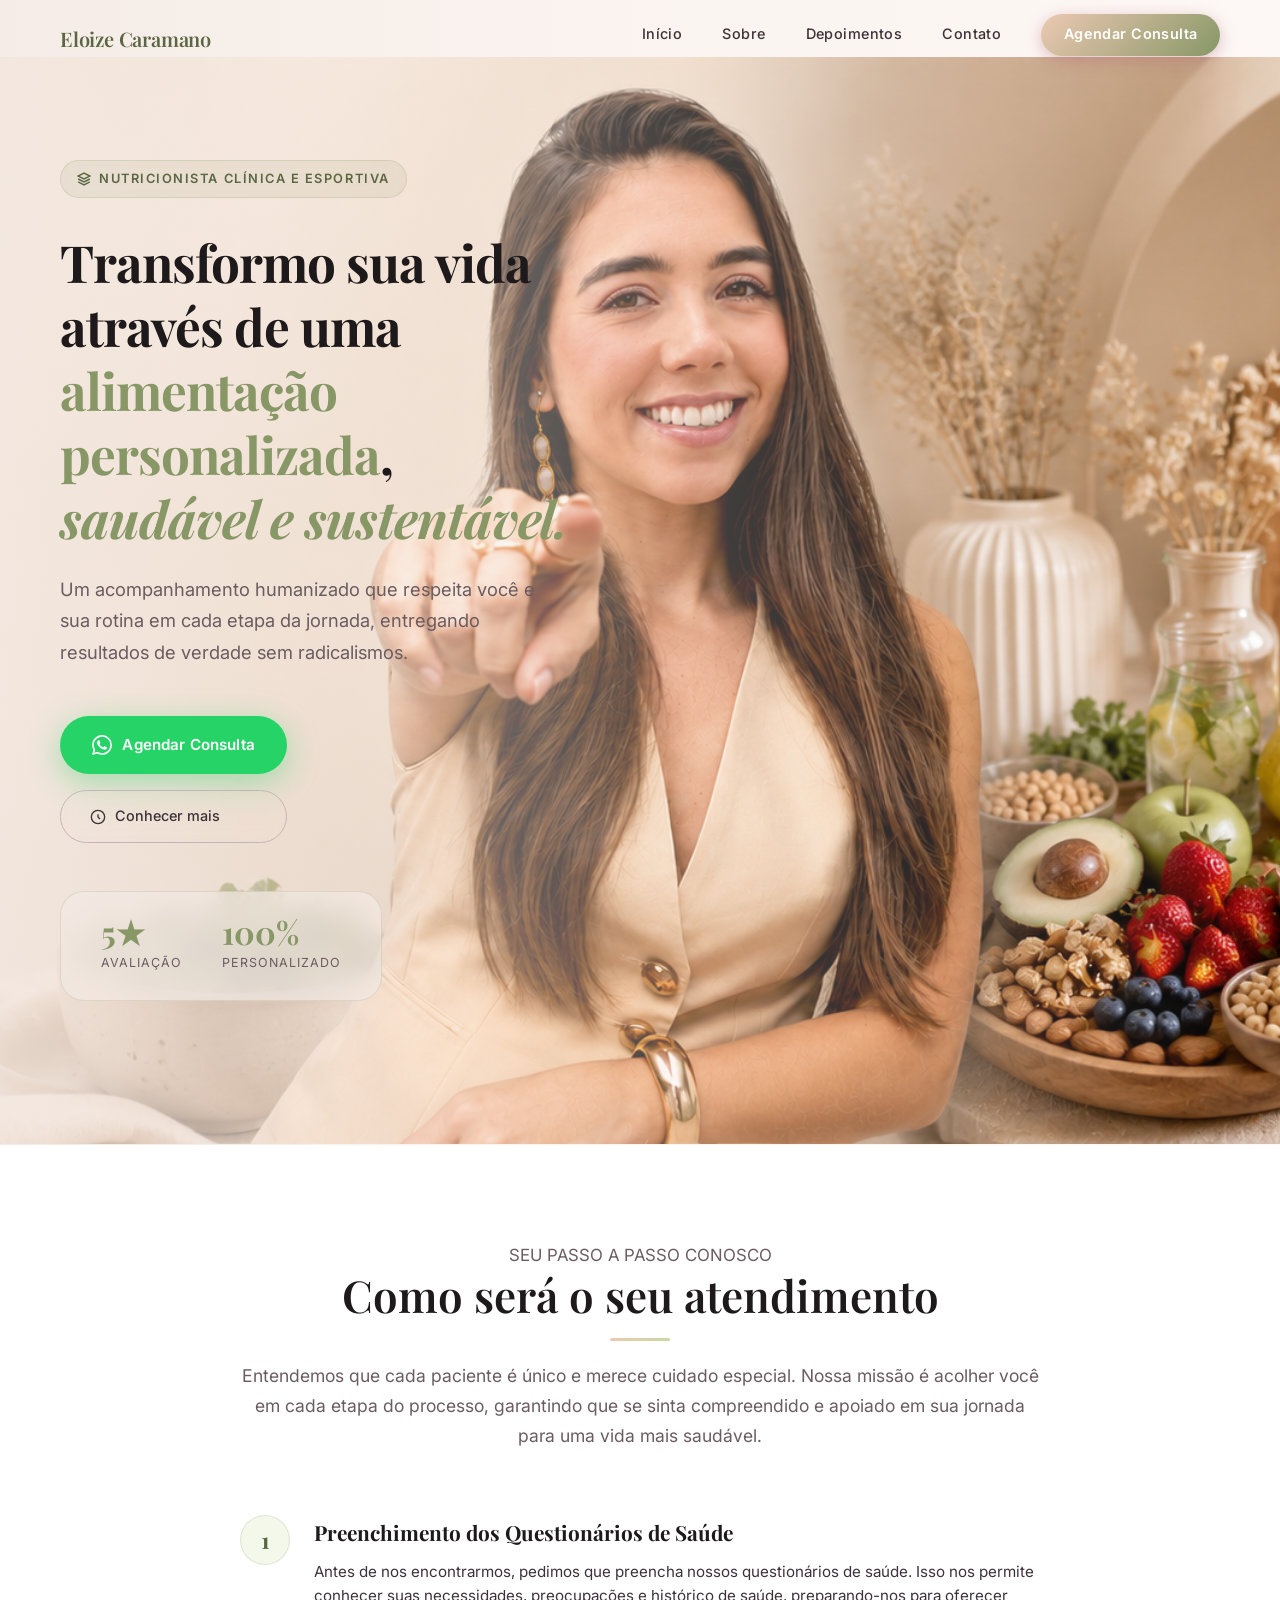
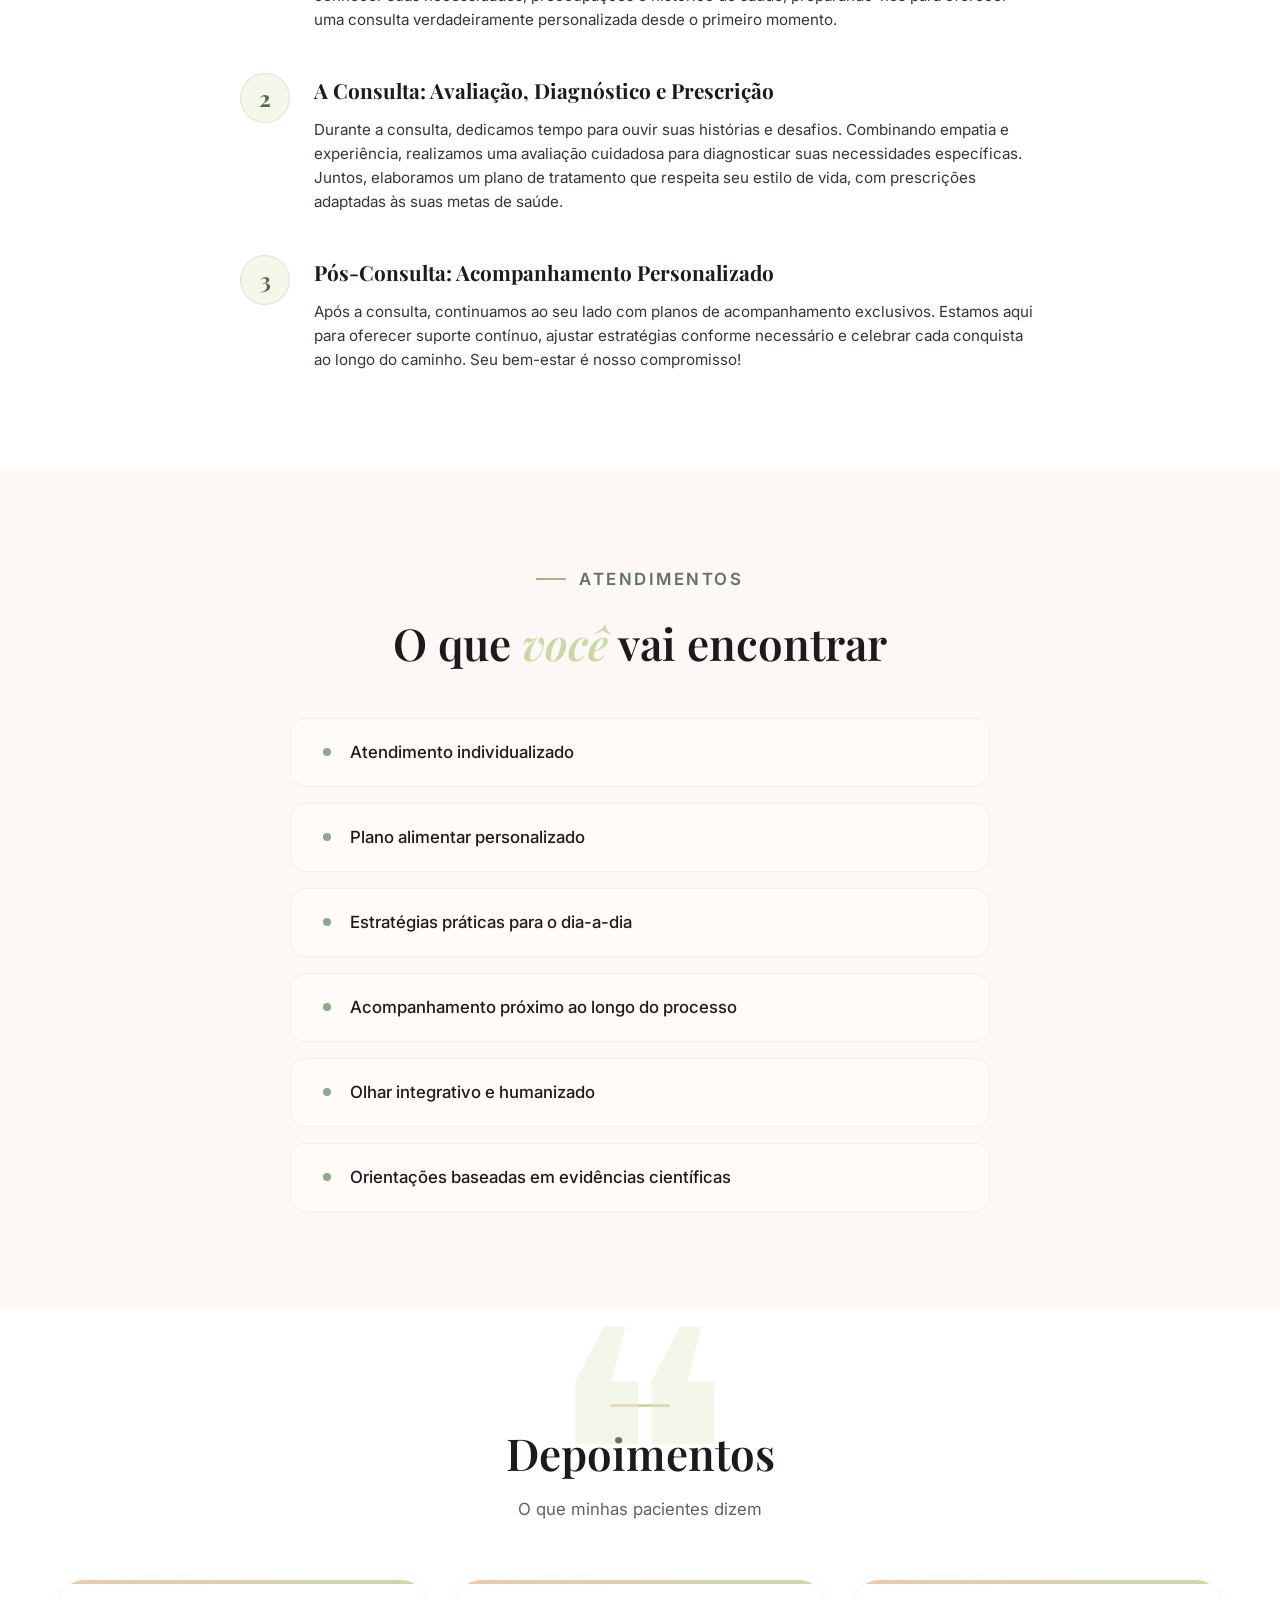
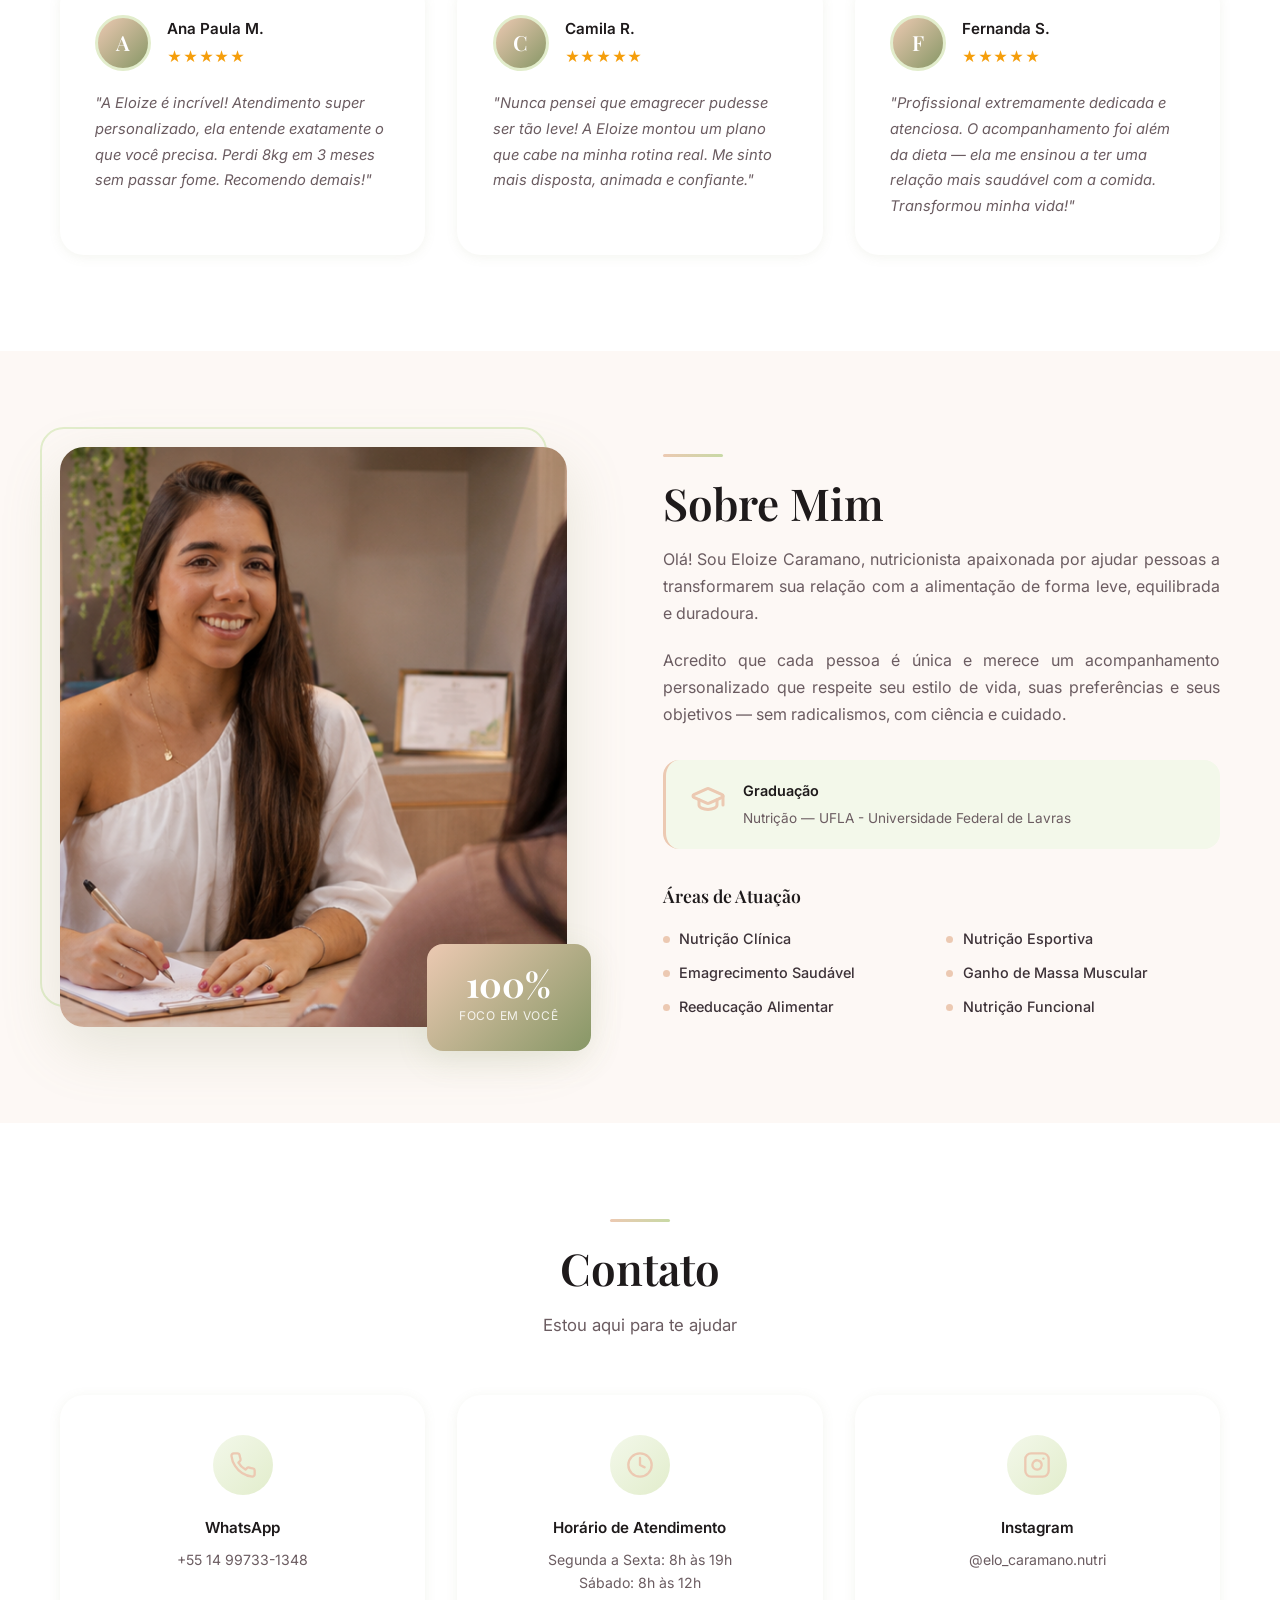
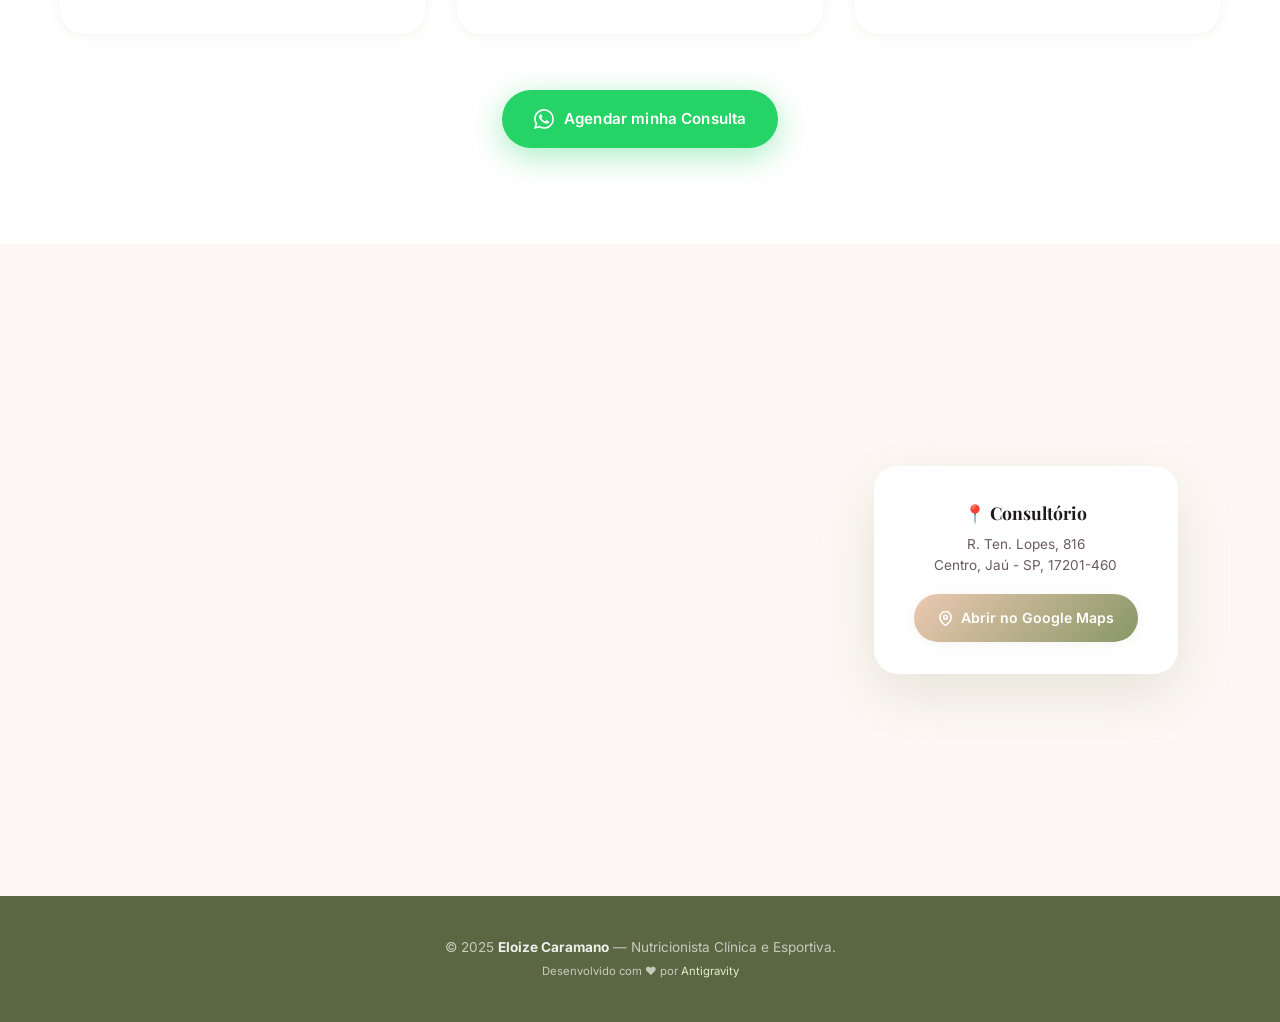
==== index.html @ 87574e78 "feat: Initial commit with landing page and custom meal plan generator" ====
<!DOCTYPE html>
<html lang="pt-BR">
<head>
  <meta charset="UTF-8" />
  <meta name="viewport" content="width=device-width, initial-scale=1.0" />
  <title>Eloize Caramano | Nutricionista Clínica e Esportiva</title>
  <meta name="description" content="Nutricionista com atendimento personalizado e humanizado. Transforme sua saúde com uma rotina leve e resultados duradouros." />
  <meta name="author" content="Eloize Caramano" />
  <meta name="keywords" content="nutricionista, nutrição clínica, nutrição esportiva, emagrecimento, reeducação alimentar, Eloize Caramano" />
  <link rel="stylesheet" href="style.css" />
</head>
<body>

  <!-- ══════════ NAV ══════════ -->
  <nav class="navbar" id="navbar">
    <div class="container nav-inner">
      <a href="#inicio" class="nav-logo">Eloize Caramano</a>

      <ul class="nav-links" id="navLinks">
        <li><a href="#inicio">Início</a></li>
        <li><a href="#sobre">Sobre</a></li>
        <li><a href="#depoimentos">Depoimentos</a></li>
        <li><a href="#contato">Contato</a></li>
        <li>
          <a href="https://wa.me/5514997331348" target="_blank" rel="noopener noreferrer" class="nav-cta">
            Agendar Consulta
          </a>
        </li>
      </ul>

      <button class="nav-toggle" id="navToggle" aria-label="Abrir menu">
        <span></span><span></span><span></span>
      </button>
    </div>
  </nav>

  <!-- ══════════ HERO ══════════ -->
  <section id="inicio" class="hero">
    <div class="container hero-inner">
      <div class="hero-content-side">
        <span class="hero-tag">
          <svg width="14" height="14" viewBox="0 0 24 24" fill="none" stroke="currentColor" stroke-width="2.5"><path d="M12 2L2 7l10 5 10-5-10-5zM2 17l10 5 10-5M2 12l10 5 10-5"/></svg>
          Nutricionista Clínica e Esportiva
        </span>

        <h1 class="hero-title" style="font-size: clamp(2.2rem, 4vw, 3.2rem); line-height: 1.25; max-width: 600px; margin-bottom: 1.5rem;">
          Transformo sua vida através de uma <br/>
          <strong style="color: var(--mauve);">alimentação personalizada</strong>, <br/>
          <em>saudável e sustentável.</em>
        </h1>

        <p class="hero-description" style="font-size: 1.15rem; max-width: 500px;">
          Um acompanhamento humanizado que respeita você e sua rotina em cada etapa da jornada, entregando resultados de verdade sem radicalismos.
        </p>

        <div class="hero-buttons">
          <a href="https://wa.me/5514997331348" target="_blank" rel="noopener noreferrer" class="btn-whatsapp">
            <svg viewBox="0 0 24 24" width="20" height="20" fill="currentColor">
              <path d="M17.472 14.382c-.297-.149-1.758-.867-2.03-.967-.273-.099-.471-.148-.67.15-.197.297-.767.966-.94 1.164-.173.199-.347.223-.644.075-.297-.15-1.255-.463-2.39-1.475-.883-.788-1.48-1.761-1.653-2.059-.173-.297-.018-.458.13-.606.134-.133.298-.347.446-.52.149-.174.198-.298.298-.497.099-.198.05-.371-.025-.52-.075-.149-.669-1.612-.916-2.207-.242-.579-.487-.5-.669-.51-.173-.008-.371-.01-.57-.01-.198 0-.52.074-.792.372-.272.297-1.04 1.016-1.04 2.479 0 1.462 1.065 2.875 1.213 3.074.149.198 2.096 3.2 5.077 4.487.709.306 1.262.489 1.694.625.712.227 1.36.195 1.871.118.571-.085 1.758-.719 2.006-1.413.248-.694.248-1.289.173-1.413-.074-.124-.272-.198-.57-.347m-5.421 7.403h-.004a9.87 9.87 0 01-5.031-1.378l-.361-.214-3.741.982.998-3.648-.235-.374a9.86 9.86 0 01-1.51-5.26c.001-5.45 4.436-9.884 9.888-9.884 2.64 0 5.122 1.03 6.988 2.898a9.825 9.825 0 012.893 6.994c-.003 5.45-4.437 9.884-9.885 9.884m8.413-18.297A11.815 11.815 0 0012.05 0C5.495 0 .16 5.335.157 11.892c0 2.096.547 4.142 1.588 5.945L.057 24l6.305-1.654a11.882 11.882 0 005.683 1.448h.005c6.554 0 11.89-5.335 11.893-11.893a11.821 11.821 0 00-3.48-8.413Z"/>
            </svg>
            Agendar Consulta
          </a>

          <a href="#sobre" class="btn-outline-dark">
            <svg width="16" height="16" viewBox="0 0 24 24" fill="none" stroke="currentColor" stroke-width="2"><circle cx="12" cy="12" r="10"/><path d="M12 8v4l3 3"/></svg>
            Conhecer mais
          </a>
        </div>

        <div class="hero-stats">
          <div class="hero-stat">
            <span class="number">5★</span>
            <span class="label">Avaliação</span>
          </div>
          <div class="hero-stat">
            <span class="number">100%</span>
            <span class="label">Personalizado</span>
          </div>
        </div>
      </div>
    </div>
  </section>

  <!-- ══════════ PASSO A PASSO ══════════ -->
  <section id="passo-a-passo" class="steps-section">
    <div class="container">
      <div class="text-center fade-in-up">
        <span class="section-subtitle">SEU PASSO A PASSO CONOSCO</span>
        <h2 class="section-title">Como será o seu atendimento</h2>
        <span class="section-rule"></span>
        <p class="steps-intro">
          Entendemos que cada paciente é único e merece cuidado especial. Nossa missão é acolher você em cada etapa do processo, garantindo que se sinta compreendido e apoiado em sua jornada para uma vida mais saudável.
        </p>
      </div>

      <div class="steps-grid">
        <div class="steps-list fade-in-up stagger" style="max-width: 800px; margin: 0 auto;">
          <!-- Passo 1 -->
          <div class="step-item">
            <div class="step-number">1</div>
            <div class="step-content">
              <h3>Preenchimento dos Questionários de Saúde</h3>
              <p>Antes de nos encontrarmos, pedimos que preencha nossos questionários de saúde. Isso nos permite conhecer suas necessidades, preocupações e histórico de saúde, preparando-nos para oferecer uma consulta verdadeiramente personalizada desde o primeiro momento.</p>
            </div>
          </div>

          <!-- Passo 2 -->
          <div class="step-item">
            <div class="step-number">2</div>
            <div class="step-content">
              <h3>A Consulta: Avaliação, Diagnóstico e Prescrição</h3>
              <p>Durante a consulta, dedicamos tempo para ouvir suas histórias e desafios. Combinando empatia e experiência, realizamos uma avaliação cuidadosa para diagnosticar suas necessidades específicas. Juntos, elaboramos um plano de tratamento que respeita seu estilo de vida, com prescrições adaptadas às suas metas de saúde.</p>
            </div>
          </div>

          <!-- Passo 3 -->
          <div class="step-item">
            <div class="step-number">3</div>
            <div class="step-content">
              <h3>Pós-Consulta: Acompanhamento Personalizado</h3>
              <p>Após a consulta, continuamos ao seu lado com planos de acompanhamento exclusivos. Estamos aqui para oferecer suporte contínuo, ajustar estratégias conforme necessário e celebrar cada conquista ao longo do caminho. Seu bem-estar é nosso compromisso!</p>
            </div>
          </div>
        </div>
      </div>
    </div>
  </section>

<!-- ══════════ O QUE VOCÊ VAI ENCONTRAR ══════════ -->
  <section id="entregaveis" class="deliverables-section">
    <div class="container">
      <div class="text-center fade-in-up">
        <span class="section-subtitle" style="display: flex; align-items: center; justify-content: center; gap: 0.8rem; margin-bottom: 1.5rem; font-weight: 600; letter-spacing: 0.15em; color: #62725D;">
          <span style="display: inline-block; width: 30px; height: 1.5px; background: #C4A582;"></span>
          ATENDIMENTOS
        </span>
        <h2 class="section-title" style="margin-bottom: 3rem;">O que <em style="color: var(--rose-mid); font-style: italic;">você</em> vai encontrar</h2>
      </div>

      <div class="deliverables-list fade-in-up stagger">
        <div class="deliverable-item">
          <div class="deliverable-bullet"></div>
          <p>Atendimento individualizado</p>
        </div>
        <div class="deliverable-item">
          <div class="deliverable-bullet"></div>
          <p>Plano alimentar personalizado</p>
        </div>
        <div class="deliverable-item">
          <div class="deliverable-bullet"></div>
          <p>Estratégias práticas para o dia-a-dia</p>
        </div>
        <div class="deliverable-item">
          <div class="deliverable-bullet"></div>
          <p>Acompanhamento próximo ao longo do processo</p>
        </div>
        <div class="deliverable-item">
          <div class="deliverable-bullet"></div>
          <p>Olhar integrativo e humanizado</p>
        </div>
        <div class="deliverable-item">
          <div class="deliverable-bullet"></div>
          <p>Orientações baseadas em evidências científicas</p>
        </div>
      </div>
    </div>
  </section>

<!-- ══════════ DEPOIMENTOS ══════════ -->
  <section id="depoimentos" class="testimonials">
    <div class="container">
      <span class="section-rule"></span>
      <h2 class="section-title text-center">Depoimentos</h2>
      <p class="section-subtitle text-center">O que minhas pacientes dizem</p>

      <div class="testimonials-grid stagger">

        <div class="testimonial-card fade-in">
          <div class="testimonial-header">
            <div class="testimonial-avatar-placeholder">A</div>
            <div>
              <p class="testimonial-name">Ana Paula M.</p>
              <div class="testimonial-stars">★★★★★</div>
            </div>
          </div>
          <p class="testimonial-text">
            "A Eloize é incrível! Atendimento super personalizado, ela entende exatamente o que você precisa. Perdi 8kg em 3 meses sem passar fome. Recomendo demais!"
          </p>
        </div>

        <div class="testimonial-card fade-in">
          <div class="testimonial-header">
            <div class="testimonial-avatar-placeholder">C</div>
            <div>
              <p class="testimonial-name">Camila R.</p>
              <div class="testimonial-stars">★★★★★</div>
            </div>
          </div>
          <p class="testimonial-text">
            "Nunca pensei que emagrecer pudesse ser tão leve! A Eloize montou um plano que cabe na minha rotina real. Me sinto mais disposta, animada e confiante."
          </p>
        </div>

        <div class="testimonial-card fade-in">
          <div class="testimonial-header">
            <div class="testimonial-avatar-placeholder">F</div>
            <div>
              <p class="testimonial-name">Fernanda S.</p>
              <div class="testimonial-stars">★★★★★</div>
            </div>
          </div>
          <p class="testimonial-text">
            "Profissional extremamente dedicada e atenciosa. O acompanhamento foi além da dieta — ela me ensinou a ter uma relação mais saudável com a comida. Transformou minha vida!"
          </p>
        </div>

      </div>
    </div>
  </section>

<!-- ══════════ SOBRE ══════════ -->
  <section id="sobre" class="about">
    <div class="container">
      <div class="about-grid">

        <div class="about-image-wrap fade-in-left">
          <img src="images/image_2.png" alt="Eloize Caramano — Nutricionista" />
          <div class="about-badge">
            <span class="big">100%</span>
            <span class="small">Foco em você</span>
          </div>
        </div>

        <div class="about-content fade-in-right">
          <span class="section-rule left"></span>
          <h2 class="section-title">Sobre Mim</h2>

          <p class="about-text">
            Olá! Sou Eloize Caramano, nutricionista apaixonada por ajudar pessoas a transformarem sua relação com a alimentação de forma leve, equilibrada e duradoura.
          </p>
          <p class="about-text">
            Acredito que cada pessoa é única e merece um acompanhamento personalizado que respeite seu estilo de vida, suas preferências e seus objetivos — sem radicalismos, com ciência e cuidado.
          </p>

          <div class="credentials">
            <div class="credential-item fade-in">
              <div class="credential-icon">
                <svg xmlns="http://www.w3.org/2000/svg" width="36" height="36" viewBox="0 0 24 24" fill="none" stroke="currentColor" stroke-width="2" stroke-linecap="round" stroke-linejoin="round">
                  <path d="M21.42 10.922a1 1 0 0 0-.019-1.838L12.83 5.18a2 2 0 0 0-1.66 0L2.6 9.08a1 1 0 0 0 0 1.832l8.57 3.908a2 2 0 0 0 1.66 0z"/>
                  <path d="M22 10v6"/><path d="M6 12.5V16a6 3 0 0 0 12 0v-3.5"/>
                </svg>
              </div>
              <div class="credential-info">
                <h3>Graduação</h3>
                <p>Nutrição — UFLA - Universidade Federal de Lavras</p>
              </div>
            </div>
          </div>

          <div>
            <h3 class="specialties-title">Áreas de Atuação</h3>
            <ul class="specialties-list">
              <li>Nutrição Clínica</li>
              <li>Nutrição Esportiva</li>
              <li>Emagrecimento Saudável</li>
              <li>Ganho de Massa Muscular</li>
              <li>Reeducação Alimentar</li>
              <li>Nutrição Funcional</li>
            </ul>
          </div>
        </div>

      </div>
    </div>
  </section>

<!-- ══════════ CONTATO ══════════ -->
  <section id="contato" class="contact">
    <div class="container">
      <span class="section-rule"></span>
      <h2 class="section-title text-center">Contato</h2>
      <p class="section-subtitle text-center">Estou aqui para te ajudar</p>

      <div class="contact-grid stagger">



        <div class="contact-card fade-in">
          <div class="contact-icon">
            <svg xmlns="http://www.w3.org/2000/svg" width="28" height="28" viewBox="0 0 24 24" fill="none" stroke="currentColor" stroke-width="2" stroke-linecap="round" stroke-linejoin="round">
              <path d="M22 16.92v3a2 2 0 0 1-2.18 2 19.79 19.79 0 0 1-8.63-3.07 19.5 19.5 0 0 1-6-6 19.79 19.79 0 0 1-3.07-8.67A2 2 0 0 1 4.11 2h3a2 2 0 0 1 2 1.72 12.84 12.84 0 0 0 .7 2.81 2 2 0 0 1-.45 2.11L8.09 9.91a16 16 0 0 0 6 6l1.27-1.27a2 2 0 0 1 2.11-.45 12.84 12.84 0 0 0 2.81.7A2 2 0 0 1 22 16.92z"/>
            </svg>
          </div>
          <h3>WhatsApp</h3>
          <p><a href="https://wa.me/5514997331348" target="_blank" style="color: inherit; text-decoration: none;">+55 14 99733-1348</a></p>
        </div>

        <div class="contact-card fade-in">
          <div class="contact-icon">
            <svg xmlns="http://www.w3.org/2000/svg" width="28" height="28" viewBox="0 0 24 24" fill="none" stroke="currentColor" stroke-width="2" stroke-linecap="round" stroke-linejoin="round">
              <circle cx="12" cy="12" r="10"/>
              <polyline points="12 6 12 12 16 14"/>
            </svg>
          </div>
          <h3>Horário de Atendimento</h3>
          <p>Segunda a Sexta: 8h às 19h<br/>Sábado: 8h às 12h</p>
        </div>

        <div class="contact-card fade-in">
          <div class="contact-icon">
            <svg xmlns="http://www.w3.org/2000/svg" width="28" height="28" viewBox="0 0 24 24" fill="none" stroke="currentColor" stroke-width="2" stroke-linecap="round" stroke-linejoin="round">
              <rect x="2" y="2" width="20" height="20" rx="5" ry="5"/>
              <path d="M16 11.37A4 4 0 1 1 12.63 8 4 4 0 0 1 16 11.37z"/>
              <line x1="17.5" y1="6.5" x2="17.51" y2="6.5"/>
            </svg>
          </div>
          <h3>Instagram</h3>
          <p><a href="https://www.instagram.com/elo_caramano.nutri?igsh=MWJmcXRqOXk5bHV5bQ%3D%3D" target="_blank" style="color: inherit; text-decoration: none;">@elo_caramano.nutri</a></p>
        </div>

      </div>

      <div class="contact-cta">
        <a href="https://wa.me/5514997331348" target="_blank" rel="noopener noreferrer" class="btn-whatsapp">
          <svg viewBox="0 0 24 24" width="20" height="20" fill="currentColor">
            <path d="M17.472 14.382c-.297-.149-1.758-.867-2.03-.967-.273-.099-.471-.148-.67.15-.197.297-.767.966-.94 1.164-.173.199-.347.223-.644.075-.297-.15-1.255-.463-2.39-1.475-.883-.788-1.48-1.761-1.653-2.059-.173-.297-.018-.458.13-.606.134-.133.298-.347.446-.52.149-.174.198-.298.298-.497.099-.198.05-.371-.025-.52-.075-.149-.669-1.612-.916-2.207-.242-.579-.487-.5-.669-.51-.173-.008-.371-.01-.57-.01-.198 0-.52.074-.792.372-.272.297-1.04 1.016-1.04 2.479 0 1.462 1.065 2.875 1.213 3.074.149.198 2.096 3.2 5.077 4.487.709.306 1.262.489 1.694.625.712.227 1.36.195 1.871.118.571-.085 1.758-.719 2.006-1.413.248-.694.248-1.289.173-1.413-.074-.124-.272-.198-.57-.347m-5.421 7.403h-.004a9.87 9.87 0 01-5.031-1.378l-.361-.214-3.741.982.998-3.648-.235-.374a9.86 9.86 0 01-1.51-5.26c.001-5.45 4.436-9.884 9.888-9.884 2.64 0 5.122 1.03 6.988 2.898a9.825 9.825 0 012.893 6.994c-.003 5.45-4.437 9.884-9.885 9.884m8.413-18.297A11.815 11.815 0 0012.05 0C5.495 0 .16 5.335.157 11.892c0 2.096.547 4.142 1.588 5.945L.057 24l6.305-1.654a11.882 11.882 0 005.683 1.448h.005c6.554 0 11.89-5.335 11.893-11.893a11.821 11.821 0 00-3.48-8.413Z"/>
          </svg>
          Agendar minha Consulta
        </a>
      </div>

    </div>
  </section>

<!-- ══════════ MAPA ══════════ -->
  <section class="map-section">
    <div class="map-wrapper">
      <iframe
        src="https://www.google.com/maps?q=R.+Ten.+Lopes,+816+-+Centro,+Jaú+-+SP,+17201-460&output=embed"
        width="100%"
        height="460"
        style="border:0"
        allowfullscreen=""
        loading="lazy"
        title="Localização do consultório"
      ></iframe>

      <div class="map-overlay">
        <h3>📍 Consultório</h3>
        <p>
          R. Ten. Lopes, 816<br/>
          Centro, Jaú - SP, 17201-460
        </p>
        <a
          href="https://maps.app.goo.gl/qTrozMQaPifK3ywe7"
          target="_blank"
          rel="noopener noreferrer"
          class="btn-maps"
        >
          <svg width="15" height="15" viewBox="0 0 24 24" fill="none" stroke="currentColor" stroke-width="2.5"><path d="M21 10c0 7-9 13-9 13s-9-6-9-13a9 9 0 0 1 18 0z"/><circle cx="12" cy="10" r="3"/></svg>
          Abrir no Google Maps
        </a>
      </div>
    </div>
  </section>


  <!-- ══════════ FOOTER ══════════ -->
  <footer>
    <div class="container">
      <p>
        © 2025 <strong>Eloize Caramano</strong> — Nutricionista Clínica e Esportiva.<br/>
        <small>Desenvolvido com ❤️ por <a href="#">Antigravity</a></small>
      </p>
    </div>
  </footer>

  <!-- ══════════ SCRIPTS ══════════ -->
  <script>
    // ── Nav scroll ──
    const navbar  = document.getElementById('navbar');
    const toggle  = document.getElementById('navToggle');
    const links   = document.getElementById('navLinks');

    window.addEventListener('scroll', () => {
      navbar.classList.toggle('scrolled', window.scrollY > 60);
    });

    toggle.addEventListener('click', () => {
      links.classList.toggle('open');
    });

    links.querySelectorAll('a').forEach(a => {
      a.addEventListener('click', () => links.classList.remove('open'));
    });

    // ── Intersection Observer for animations ──
    const observer = new IntersectionObserver((entries) => {
      entries.forEach(entry => {
        if (entry.isIntersecting) {
          entry.target.classList.add('visible');
        }
      });
    }, { threshold: 0.12, rootMargin: '0px 0px -40px 0px' });

    document.querySelectorAll('.fade-in, .fade-in-left, .fade-in-right').forEach(el => {
      observer.observe(el);
    });
  </script>

</body>
</html>
---- style.css ----
/* ==============================
   ELOISE BORGATO CARAMANO
   Nutricionista — Design System
   ============================== */

@import url('https://fonts.googleapis.com/css2?family=Playfair+Display:ital,wght@0,400;0,500;0,600;0,700;1,400;1,500&family=Inter:wght@300;400;500;600&display=swap');

/* ── Tokens ── */
:root {
  --rose-deep:    #ECC9B2;
  --rose-mid:     #C8D9A5;
  --rose-light:   #E2EDCC;
  --rose-xlight:  #F3F8EA;
  --rose-pale:    #FAFDF5;
  --mauve:        #879766;
  --mauve-dark:   #5B6743;

  --cream:        #FDF8F5;
  --warm-white:   #FFFFFF;
  --gray-900:     #1E1A1B;
  --gray-700:     #3D3238;
  --gray-500:     #6B5C61;
  --gray-300:     #C4B4BA;
  --gray-100:     #F5EFEF;

  --font-serif:   'Playfair Display', serif;
  --font-sans:    'Inter', sans-serif;

  --shadow-sm:    0 2px 12px rgba(135, 151, 102, 0.10);
  --shadow-md:    0 8px 32px rgba(135, 151, 102, 0.15);
  --shadow-lg:    0 20px 60px rgba(135, 151, 102, 0.20);
  --radius-sm:    8px;
  --radius-md:    16px;
  --radius-lg:    24px;
  --radius-xl:    40px;

  --transition:   all 0.35s cubic-bezier(0.25, 0.46, 0.45, 0.94);
}

/* ── Reset & Base ── */
*, *::before, *::after { box-sizing: border-box; margin: 0; padding: 0; }

html { scroll-behavior: smooth; }

body {
  font-family: var(--font-sans);
  background: var(--cream);
  color: var(--gray-700);
  line-height: 1.7;
  overflow-x: hidden;
  -webkit-font-smoothing: antialiased;
}

img { display: block; max-width: 100%; height: auto; }
a  { text-decoration: none; }
ul { list-style: none; }

/* ── Container ── */
.container {
  width: min(1160px, 100% - 3rem);
  margin-inline: auto;
}

/* ── Section spacing ── */
section { padding: 6rem 0; }

/* ── Headings ── */
.section-title {
  font-family: var(--font-serif);
  font-size: clamp(2rem, 4vw, 2.75rem);
  font-weight: 600;
  color: var(--gray-900);
  line-height: 1.2;
  margin-bottom: 1rem;
}

.section-subtitle {
  font-size: 1.05rem;
  color: var(--gray-500);
  margin-bottom: 3.5rem;
  font-weight: 400;
}

.text-center { text-align: center; }

/* ── Decorative rule ── */
.section-rule {
  display: block;
  width: 60px;
  height: 3px;
  background: linear-gradient(90deg, var(--rose-deep), var(--rose-mid));
  border-radius: 2px;
  margin: 0 auto 1.25rem;
}
.section-rule.left { margin: 0 0 1.25rem; }

/* ══════════════════════════════
   NAV
══════════════════════════════ */
.navbar {
  position: fixed;
  top: 0; left: 0; right: 0;
  z-index: 100;
  padding: 1.1rem 0;
  transition: var(--transition);
}

.navbar.scrolled {
  background: rgba(255, 248, 250, 0.92);
  backdrop-filter: blur(16px);
  -webkit-backdrop-filter: blur(16px);
  box-shadow: 0 1px 24px rgba(181,105,122,0.12);
}

.nav-inner {
  display: flex;
  align-items: center;
  justify-content: space-between;
}

.nav-logo {
  font-family: var(--font-serif);
  font-size: 1.25rem;
  font-weight: 600;
  color: var(--mauve-dark);
  letter-spacing: -0.01em;
  transition: var(--transition);
}
.navbar.scrolled .nav-logo { color: var(--mauve-dark); }

.nav-links {
  display: flex;
  gap: 2.5rem;
  align-items: center;
  margin: 0;
  padding: 0;
  transform: translateY(-4px);
}

.nav-links a {
  display: flex;
  align-items: center;
  font-size: 0.9rem;
  font-weight: 500;
  color: var(--gray-700);
  letter-spacing: 0.03em;
  transition: var(--transition);
  position: relative;
}
.navbar.scrolled .nav-links a { color: var(--gray-700); }

.nav-links a::after {
  content: '';
  position: absolute;
  bottom: -3px; left: 0;
  width: 0; height: 2px;
  background: var(--rose-deep);
  border-radius: 1px;
  transition: var(--transition);
}
.nav-links a:hover::after { width: 100%; }
.nav-links a:hover { color: var(--rose-mid) !important; }

.nav-cta {
  display: inline-flex !important;
  align-items: center;
  background: linear-gradient(135deg, var(--rose-deep), var(--mauve)) !important;
  color: white !important;
  padding: 0.55rem 1.4rem;
  border-radius: 50px;
  font-weight: 600 !important;
  box-shadow: 0 4px 16px rgba(181,105,122,0.4);
  transition: var(--transition) !important;
}
.nav-cta:hover { transform: translateY(-2px); box-shadow: 0 8px 24px rgba(181,105,122,0.45) !important; }
.nav-cta::after { display: none !important; }

/* Mobile nav */
.nav-toggle {
  display: none;
  flex-direction: column;
  gap: 5px;
  cursor: pointer;
  padding: 4px;
}
.nav-toggle span {
  width: 26px; height: 2px;
  background: white;
  border-radius: 2px;
  transition: var(--transition);
}
.navbar.scrolled .nav-toggle span { background: var(--gray-700); }

/* ══════════════════════════════
   HERO
══════════════════════════════ */
.hero {
  min-height: 100vh;
  display: flex;
  align-items: flex-start;
  position: relative;
  overflow: hidden;
  background: url('Topo.png') no-repeat calc(100% + 12vw) bottom;
  background-size: auto 95%;
}

.hero::before {
  content: '';
  position: absolute;
  inset: 0;
  background: linear-gradient(to right, rgba(244, 234, 228, 0.85) 0%, rgba(244, 234, 228, 0.3) 50%, transparent 100%);
  pointer-events: none;
}

.hero-inner {
  position: relative;
  z-index: 2;
}

.hero-content-side {
  background: transparent;
  display: flex;
  flex-direction: column;
  justify-content: flex-start;
  padding: 4rem 0 3rem 0;
  position: relative;
  max-width: 580px;
}

.hero-tag {
  display: inline-flex;
  align-items: center;
  gap: 0.5rem;
  background: rgba(135, 151, 102, 0.1);
  border: 1px solid rgba(135, 151, 102, 0.2);
  color: var(--mauve-dark);
  font-size: 0.8rem;
  font-weight: 600;
  letter-spacing: 0.12em;
  text-transform: uppercase;
  padding: 0.45rem 1rem;
  border-radius: 50px;
  margin-bottom: 2rem;
  backdrop-filter: blur(8px);
  width: fit-content;
}

.hero-title {
  font-family: var(--font-serif);
  font-size: clamp(2.4rem, 3.5vw, 3.8rem);
  font-weight: 700;
  color: var(--gray-900);
  line-height: 1.1;
  margin-bottom: 0.75rem;
  letter-spacing: -0.02em;
}

.hero-title em {
  color: var(--mauve);
  font-style: italic;
}

.hero-subtitle {
  font-size: 1.1rem;
  font-weight: 400;
  color: var(--gray-700);
  margin-bottom: 0.75rem;
  letter-spacing: 0.02em;
}

.hero-description {
  font-size: 1rem;
  color: var(--gray-500);
  margin-bottom: 3rem;
  max-width: 360px;
  line-height: 1.7;
}

.hero-buttons {
  display: flex;
  flex-direction: column;
  gap: 1rem;
  width: fit-content;
}

.btn-whatsapp {
  display: inline-flex;
  align-items: center;
  gap: 0.65rem;
  background: #25D366;
  color: white;
  font-weight: 600;
  font-size: 0.95rem;
  padding: 1rem 2rem;
  border-radius: 50px;
  box-shadow: 0 8px 32px rgba(37, 211, 102, 0.4);
  transition: var(--transition);
  letter-spacing: 0.01em;
}
.btn-whatsapp:hover { transform: translateY(-3px); box-shadow: 0 14px 40px rgba(37, 211, 102, 0.5); }

.btn-outline-dark {
  display: inline-flex;
  align-items: center;
  gap: 0.6rem;
  border: 1.5px solid var(--gray-300);
  color: var(--gray-700);
  font-weight: 500;
  font-size: 0.9rem;
  padding: 0.85rem 1.8rem;
  border-radius: 50px;
  transition: var(--transition);
  backdrop-filter: blur(8px);
}
.btn-outline-dark:hover {
  background: rgba(61, 50, 56, 0.05);
  border-color: var(--gray-500);
  color: var(--gray-900);
}

.hero-stats {
  display: inline-flex;
  gap: 2.5rem;
  margin-top: 3rem;
  padding: 1.5rem 2.5rem;
  background: rgba(244, 234, 228, 0.7);
  backdrop-filter: blur(12px);
  -webkit-backdrop-filter: blur(12px);
  border-radius: var(--radius-lg);
  border: 1px solid rgba(135, 151, 102, 0.2);
  width: fit-content;
}

.hero-stat .number {
  font-family: var(--font-serif);
  font-size: 2rem;
  font-weight: 700;
  color: var(--mauve);
  display: block;
  line-height: 1;
}
.hero-stat .label {
  font-size: 0.78rem;
  color: var(--gray-500);
  text-transform: uppercase;
  letter-spacing: 0.08em;
  margin-top: 0.3rem;
}

/* scroll indicator */
.scroll-indicator {
  position: absolute;
  bottom: 2.5rem;
  left: 2.5rem;
  display: flex;
  flex-direction: column;
  align-items: center;
  gap: 0.5rem;
  color: var(--gray-500);
  font-size: 0.72rem;
  letter-spacing: 0.1em;
  text-transform: uppercase;
  z-index: 2;
}
.scroll-indicator .line {
  width: 1px;
  height: 50px;
  background: linear-gradient(to bottom, var(--gray-500), transparent);
  animation: scrollLine 2s ease-in-out infinite;
}
@keyframes scrollLine {
  0%, 100% { opacity: 0.4; transform: scaleY(1); }
  50% { opacity: 1; transform: scaleY(0.6); }
}

/* ══════════════════════════════
   SOBRE
══════════════════════════════ */
.about {
  background: var(--cream);
}

.about-grid {
  display: grid;
  grid-template-columns: 1fr 1.1fr;
  gap: 6rem;
  align-items: center;
}

.about-image-wrap {
  position: relative;
}

.about-image-wrap img {
  width: 100%;
  height: 580px;
  object-fit: cover;
  object-position: top;
  border-radius: var(--radius-lg);
  box-shadow: var(--shadow-lg);
}

.about-image-wrap::before {
  content: '';
  position: absolute;
  top: -20px; left: -20px;
  width: 100%; height: 100%;
  border: 2px solid var(--rose-light);
  border-radius: var(--radius-lg);
  z-index: -1;
}

.about-badge {
  position: absolute;
  bottom: -24px; right: -24px;
  background: linear-gradient(135deg, var(--rose-deep), var(--mauve));
  color: white;
  padding: 1.4rem 2rem;
  border-radius: var(--radius-md);
  box-shadow: var(--shadow-md);
  text-align: center;
}
.about-badge .big { font-family: var(--font-serif); font-size: 2.2rem; font-weight: 700; display: block; line-height: 1; }
.about-badge .small { font-size: 0.75rem; opacity: 0.85; letter-spacing: 0.06em; margin-top: 0.25rem; text-transform: uppercase; }

.about-text {
  font-size: 1rem;
  color: var(--gray-500);
  margin-bottom: 1.2rem;
  text-align: justify;
  hyphens: auto;
}

.credentials {
  display: flex;
  flex-direction: column;
  gap: 1rem;
  margin: 2rem 0;
}

.credential-item {
  display: flex;
  align-items: flex-start;
  gap: 1.1rem;
  padding: 1.2rem 1.5rem;
  background: var(--rose-xlight);
  border-radius: var(--radius-md);
  border-left: 3px solid var(--rose-deep);
  transition: var(--transition);
}
.credential-item:hover { background: var(--rose-light); transform: translateX(4px); }

.credential-icon {
  color: var(--rose-deep);
  flex-shrink: 0;
  margin-top: 2px;
}

.credential-info h3 {
  font-weight: 600;
  font-size: 0.9rem;
  color: var(--gray-900);
  margin-bottom: 0.2rem;
}
.credential-info p {
  font-size: 0.85rem;
  color: var(--gray-500);
}

.specialties-title {
  font-family: var(--font-serif);
  font-size: 1.1rem;
  font-weight: 600;
  color: var(--gray-900);
  margin-bottom: 1rem;
}

.specialties-list {
  display: grid;
  grid-template-columns: 1fr 1fr;
  gap: 0.6rem;
}

.specialties-list li {
  display: flex;
  align-items: center;
  gap: 0.6rem;
  font-size: 0.9rem;
  color: var(--gray-700);
  font-weight: 500;
}
.specialties-list li::before {
  content: '';
  width: 7px; height: 7px;
  background: var(--rose-deep);
  border-radius: 50%;
  flex-shrink: 0;
}

/* ══════════════════════════════
   DEPOIMENTOS
══════════════════════════════ */
.testimonials {
  background: var(--warm-white);
  position: relative;
  overflow: hidden;
}

.testimonials::before {
  content: '❝';
  position: absolute;
  top: -20px; left: 50%;
  transform: translateX(-50%);
  font-size: 22rem;
  color: var(--rose-light);
  opacity: 0.4;
  line-height: 1;
  pointer-events: none;
  font-family: Georgia, serif;
}

.testimonials-grid {
  display: grid;
  grid-template-columns: repeat(3, 1fr);
  gap: 2rem;
  position: relative;
  z-index: 1;
}

.testimonial-card {
  background: var(--warm-white);
  border-radius: var(--radius-lg);
  padding: 2.2rem;
  box-shadow: var(--shadow-sm);
  transition: var(--transition);
  position: relative;
  overflow: hidden;
}

.testimonial-card::before {
  content: '';
  position: absolute;
  top: 0; left: 0; right: 0;
  height: 4px;
  background: linear-gradient(90deg, var(--rose-deep), var(--rose-mid));
  border-radius: var(--radius-lg) var(--radius-lg) 0 0;
}

.testimonial-card:hover {
  transform: translateY(-6px);
  box-shadow: var(--shadow-md);
}

.testimonial-header {
  display: flex;
  align-items: center;
  gap: 1rem;
  margin-bottom: 1.25rem;
}

.testimonial-avatar {
  width: 56px; height: 56px;
  border-radius: 50%;
  object-fit: cover;
  border: 3px solid var(--rose-light);
  flex-shrink: 0;
}

.testimonial-avatar-placeholder {
  width: 56px; height: 56px;
  border-radius: 50%;
  background: linear-gradient(135deg, var(--rose-deep), var(--mauve));
  display: flex;
  align-items: center;
  justify-content: center;
  color: white;
  font-family: var(--font-serif);
  font-size: 1.3rem;
  font-weight: 600;
  flex-shrink: 0;
  border: 3px solid var(--rose-light);
}

.testimonial-name {
  font-weight: 600;
  font-size: 0.95rem;
  color: var(--gray-900);
  margin-bottom: 0.2rem;
}
.testimonial-stars { color: #F59E0B; font-size: 0.9rem; letter-spacing: 0.05em; }

.testimonial-text {
  font-size: 0.92rem;
  color: var(--gray-500);
  line-height: 1.75;
  font-style: italic;
}

/* ══════════════════════════════
   CONSULTÓRIO
══════════════════════════════ */
.office {
  background: var(--warm-white);
}

.office-gallery {
  display: grid;
  grid-template-columns: 1fr 1fr;
  gap: 1.5rem;
}

.gallery-item {
  border-radius: var(--radius-lg);
  overflow: hidden;
  box-shadow: var(--shadow-sm);
  transition: var(--transition);
  aspect-ratio: 4/3;
}

.gallery-item:hover { transform: scale(1.02); box-shadow: var(--shadow-md); }

.gallery-item img {
  width: 100%;
  height: 100%;
  object-fit: cover;
  transition: var(--transition);
}
.gallery-item:hover img { transform: scale(1.05); }

/* ══════════════════════════════
   MAPA
══════════════════════════════ */
.map-section {
  position: relative;
}

.map-wrapper {
  position: relative;
  overflow: hidden;
  border-radius: 0;
  box-shadow: none;
}

.map-wrapper iframe {
  display: block;
  width: 100%;
  height: 460px;
  border: 0;
  filter: saturate(0.8) sepia(0.1);
}

.map-overlay {
  position: absolute;
  top: 50%;
  right: 8%;
  transform: translateY(-50%);
  background: white;
  padding: 2rem 2.5rem;
  border-radius: var(--radius-lg);
  box-shadow: var(--shadow-lg);
  text-align: center;
  min-width: 240px;
}
.map-overlay p {
  font-size: 0.85rem;
  color: var(--gray-500);
  margin-bottom: 1.2rem;
  line-height: 1.5;
}
.map-overlay h3 {
  font-family: var(--font-serif);
  font-size: 1.1rem;
  color: var(--gray-900);
  margin-bottom: 0.4rem;
}

.btn-maps {
  display: inline-flex;
  align-items: center;
  gap: 0.5rem;
  background: linear-gradient(135deg, var(--rose-deep), var(--mauve));
  color: white;
  font-weight: 600;
  font-size: 0.88rem;
  padding: 0.75rem 1.5rem;
  border-radius: 50px;
  box-shadow: var(--shadow-sm);
  transition: var(--transition);
}
.btn-maps:hover { transform: translateY(-2px); box-shadow: var(--shadow-md); }

/* ══════════════════════════════
   CONTATO
══════════════════════════════ */
.contact {
  background: var(--warm-white);
}

.contact-grid {
  display: grid;
  grid-template-columns: repeat(3, 1fr);
  gap: 2rem;
  margin-bottom: 3.5rem;
}

.contact-card {
  background: var(--warm-white);
  border-radius: var(--radius-lg);
  padding: 2.5rem 2rem;
  text-align: center;
  box-shadow: var(--shadow-sm);
  transition: var(--transition);
}
.contact-card:hover { transform: translateY(-5px); box-shadow: var(--shadow-md); }

.contact-icon {
  width: 60px; height: 60px;
  background: linear-gradient(135deg, var(--rose-xlight), var(--rose-light));
  border-radius: 50%;
  display: flex;
  align-items: center;
  justify-content: center;
  margin: 0 auto 1.25rem;
  color: var(--rose-deep);
}

.contact-card h3 {
  font-weight: 600;
  font-size: 0.95rem;
  color: var(--gray-900);
  margin-bottom: 0.5rem;
}
.contact-card p {
  font-size: 0.88rem;
  color: var(--gray-500);
  line-height: 1.6;
}

.contact-cta {
  text-align: center;
}

/* ══════════════════════════════
   FOOTER
══════════════════════════════ */
footer {
  background: var(--mauve-dark);
  color: rgba(255,255,255,0.65);
  padding: 2.5rem 0;
  text-align: center;
  font-size: 0.85rem;
}
footer strong { color: rgba(255,255,255,0.9); }
footer a { color: var(--rose-light); transition: var(--transition); }
footer a:hover { color: white; }

/* ══════════════════════════════
   ANIMATIONS
══════════════════════════════ */
.fade-in {
  opacity: 0;
  transform: translateY(28px);
  transition: opacity 0.7s ease, transform 0.7s ease;
}
.fade-in.visible {
  opacity: 1;
  transform: translateY(0);
}

.fade-in-left {
  opacity: 0;
  transform: translateX(-32px);
  transition: opacity 0.8s ease, transform 0.8s ease;
}
.fade-in-left.visible { opacity: 1; transform: translateX(0); }

.fade-in-right {
  opacity: 0;
  transform: translateX(32px);
  transition: opacity 0.8s ease, transform 0.8s ease;
}
.fade-in-right.visible { opacity: 1; transform: translateX(0); }

/* Stagger children */
.stagger > *:nth-child(1) { transition-delay: 0s; }
.stagger > *:nth-child(2) { transition-delay: 0.1s; }
.stagger > *:nth-child(3) { transition-delay: 0.2s; }
.stagger > *:nth-child(4) { transition-delay: 0.3s; }

/* ══════════════════════════════
   ATENDIMENTOS
══════════════════════════════ */
.deliverables-section {
  background: var(--cream);
}

.deliverables-list {
  display: flex;
  flex-direction: column;
  gap: 1rem;
  max-width: 700px;
  margin: 0 auto;
}

.deliverable-item {
  display: flex;
  align-items: center;
  gap: 1.2rem;
  background: rgba(255, 255, 255, 0.4);
  border: 1px solid rgba(135, 151, 102, 0.1);
  padding: 1.2rem 2rem;
  border-radius: var(--radius-md);
  font-size: 1.05rem;
  color: var(--gray-900);
  font-weight: 500;
  transition: var(--transition);
}

.deliverable-item:hover {
  background: var(--warm-white);
  transform: translateX(4px);
  box-shadow: var(--shadow-sm);
}

.deliverable-bullet {
  width: 8px;
  height: 8px;
  border-radius: 50%;
  background: #8FA78A;
  flex-shrink: 0;
}

/* ══════════════════════════════
   PASSO A PASSO
══════════════════════════════ */
.steps-section {
  background: var(--warm-white);
  overflow: hidden;
}

.steps-intro {
  font-size: 1.1rem;
  color: var(--gray-500);
  max-width: 800px;
  margin: 0 auto 4rem;
  line-height: 1.7;
}

.steps-grid {
  display: grid;
  grid-template-columns: 1fr;
  gap: 4rem;
  align-items: center;
}

.steps-image-wrap {
  position: relative;
  border-radius: var(--radius-xl);
  overflow: hidden;
}

.steps-img {
  width: 100%;
  height: 100%;
  object-fit: cover;
  border-radius: var(--radius-xl);
}

.steps-image-backdrop {
  position: absolute;
  inset: 0;
  border-radius: var(--radius-xl);
  box-shadow: inset 0 0 0 1px rgba(135, 151, 102, 0.15);
  pointer-events: none;
}

.steps-list {
  display: flex;
  flex-direction: column;
  gap: 2.5rem;
}

.step-item {
  display: flex;
  gap: 1.5rem;
}

.step-number {
  flex-shrink: 0;
  width: 50px;
  height: 50px;
  background: var(--rose-xlight);
  color: var(--mauve-dark);
  font-family: var(--font-serif);
  font-size: 1.4rem;
  font-weight: 700;
  display: flex;
  align-items: center;
  justify-content: center;
  border-radius: 50%;
  border: 1px solid rgba(135, 151, 102, 0.2);
}

.step-content h3 {
  font-family: var(--font-serif);
  font-size: 1.3rem;
  color: var(--gray-900);
  margin-bottom: 0.6rem;
}

.step-content p {
  font-size: 0.95rem;
  color: var(--gray-700);
  line-height: 1.6;
}

/* ══════════════════════════════

   RESPONSIVE
══════════════════════════════ */
@media (max-width: 1024px) {
  .hero { align-items: flex-start; padding-top: 55vh; background-position: center top; }
  .hero::before { background: linear-gradient(to bottom, transparent 40%, var(--cream) 100%); }
  .hero-content-side { padding: 2rem 0 4rem; max-width: 100%; }
  .about-grid { grid-template-columns: 1fr; gap: 3.5rem; }
  .steps-grid { grid-template-columns: 1fr; gap: 3.5rem; }
  .about-image-wrap, .steps-image-wrap { max-width: 500px; margin: 0 auto; }
  .scroll-indicator { display: none; }
}

@media (max-width: 768px) {
  section { padding: 4.5rem 0; }

  .nav-links { display: none; }
  .nav-toggle { display: flex; }

  .hero-stats { gap: 1.5rem; }
  .testimonials-grid { grid-template-columns: 1fr; }
  .office-gallery { grid-template-columns: 1fr; }
  .contact-grid { grid-template-columns: 1fr; }

  .about-image-wrap img { height: 400px; }
  .about-badge { bottom: -16px; right: -8px; padding: 1rem 1.4rem; }

  .map-overlay {
    position: static;
    transform: none;
    border-radius: 0;
    box-shadow: none;
    background: var(--rose-xlight);
  }

  .specialties-list { grid-template-columns: 1fr; }

  .hero-content-side { padding: 3rem 1.5rem 4rem; }

  .nav-links.open {
    display: flex;
    flex-direction: column;
    position: fixed;
    inset: 0;
    background: rgba(92, 45, 63, 0.97);
    backdrop-filter: blur(16px);
    justify-content: center;
    align-items: center;
    gap: 2.5rem;
    z-index: 99;
  }
  .nav-links.open a {
    font-size: 1.5rem !important;
    color: white !important;
  }
}
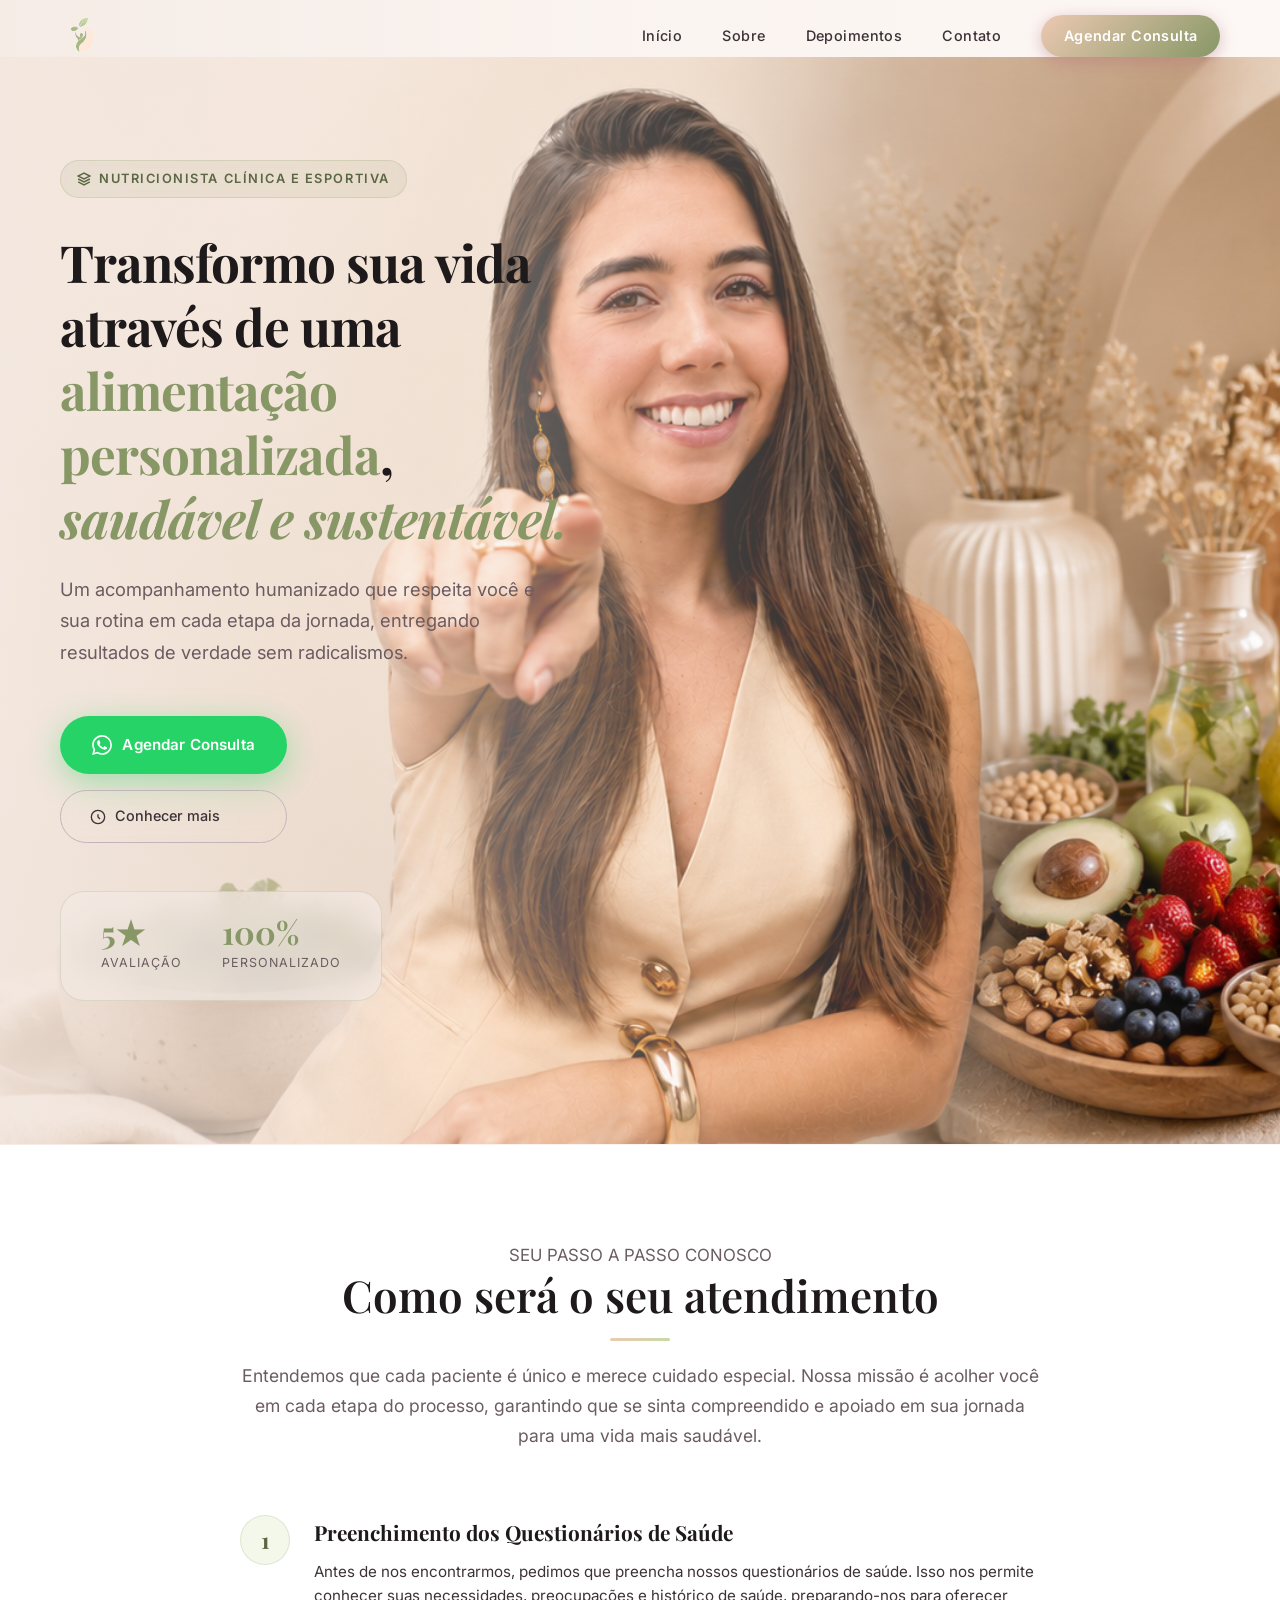
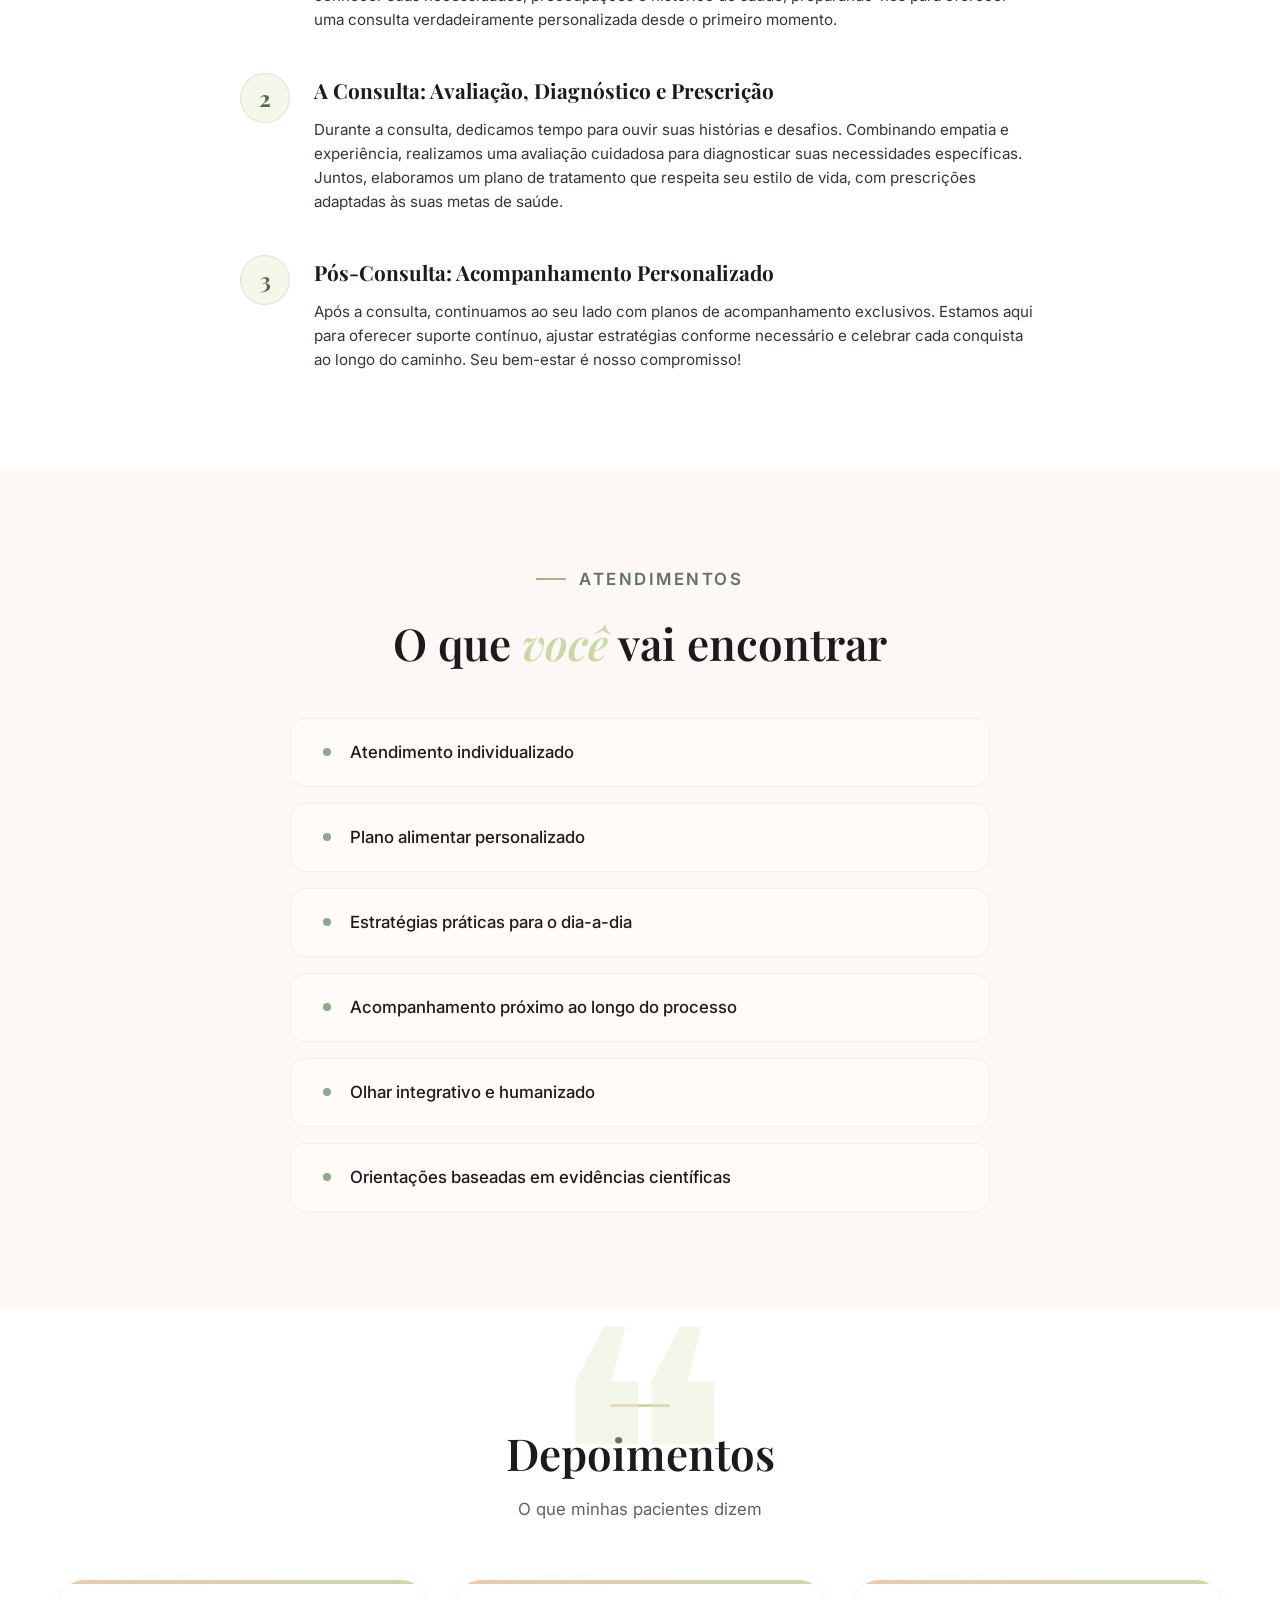
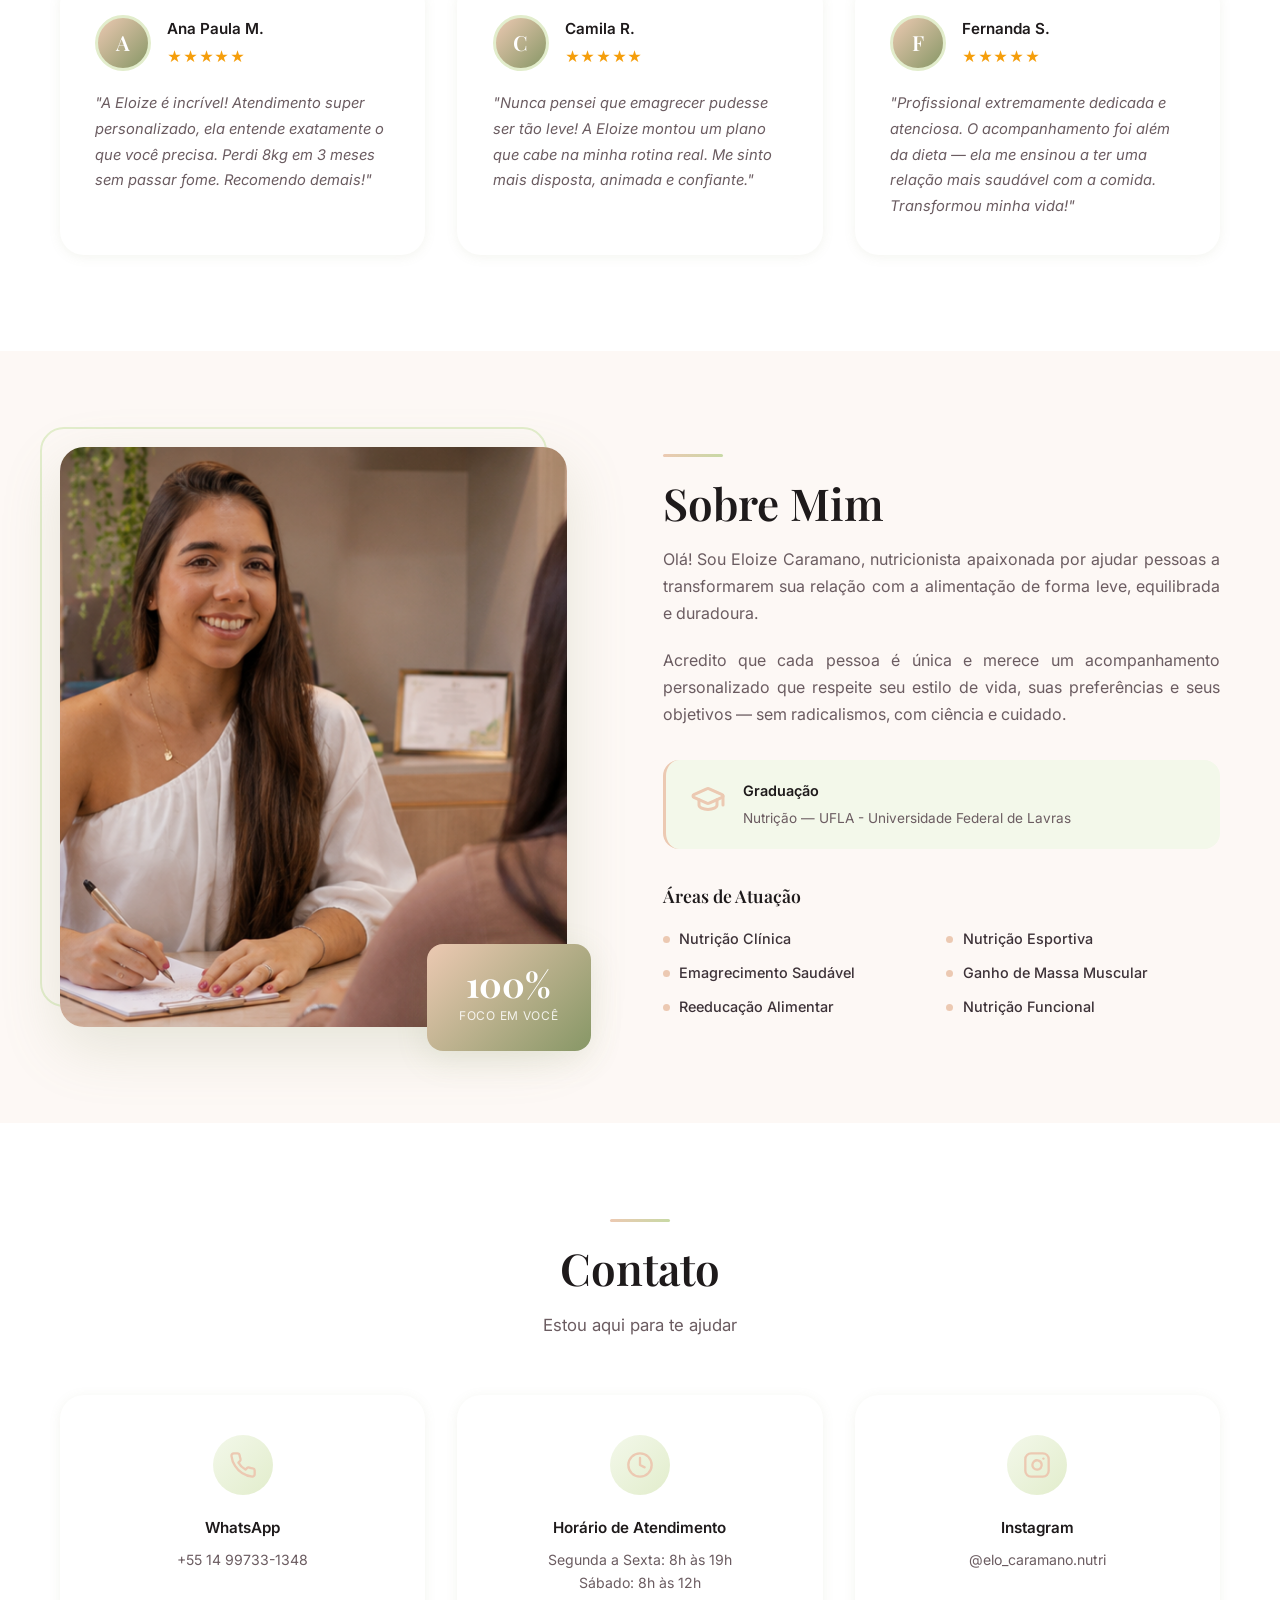
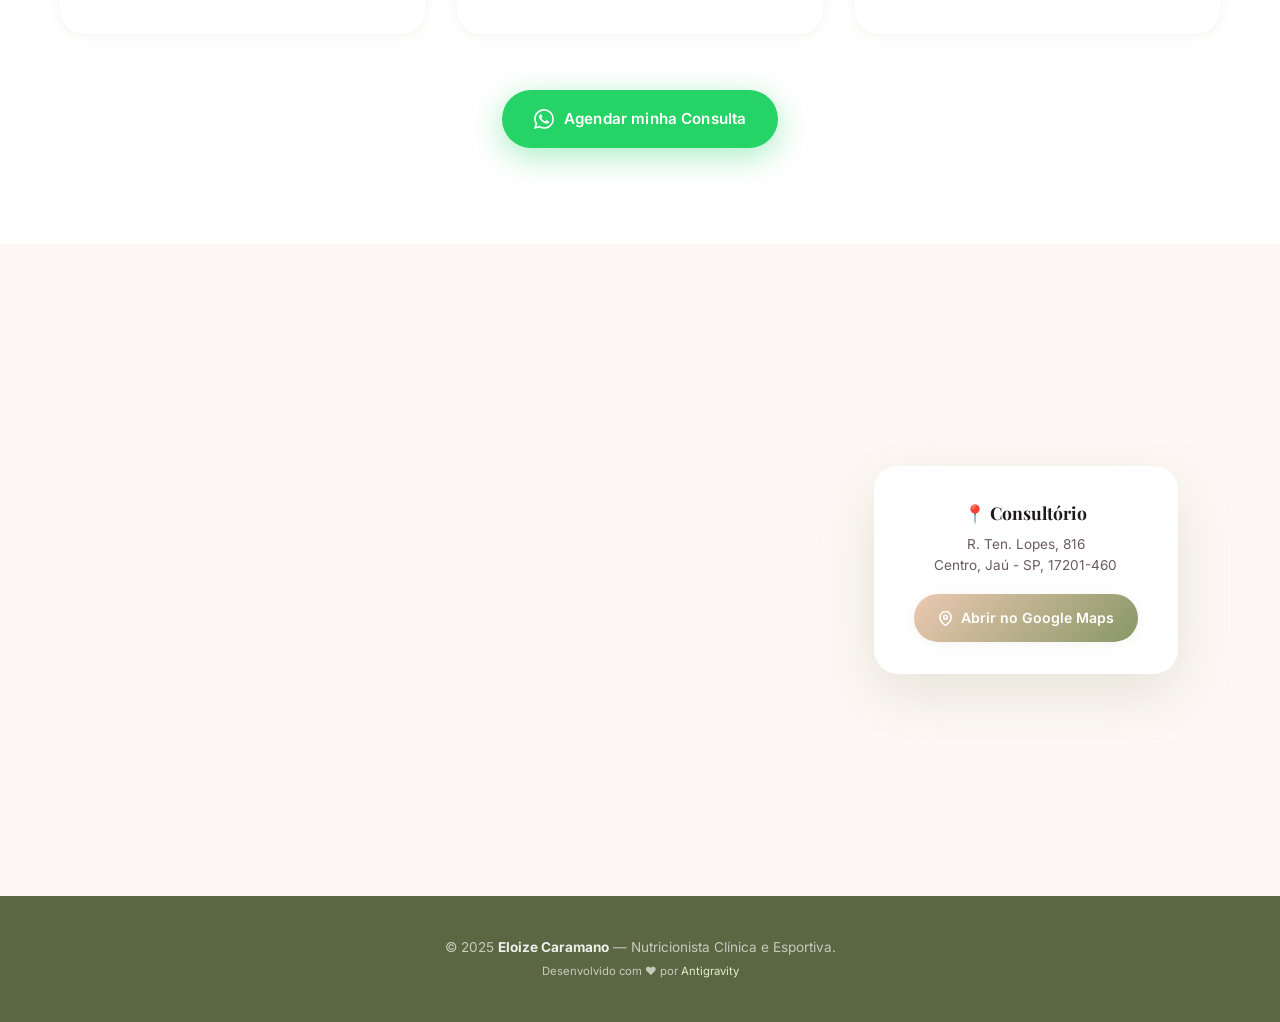
==== commit afdff1c7: "feat: Adicionar imagem de logo na barra de navegação" ====
--- a/index.html
+++ b/index.html
@@ -14,7 +14,9 @@
   <!-- ══════════ NAV ══════════ -->
   <nav class="navbar" id="navbar">
     <div class="container nav-inner">
-      <a href="#inicio" class="nav-logo">Eloize Caramano</a>
+      <a href="#inicio" class="nav-logo">
+        <img src="images/logoelo.png" alt="Eloize Caramano" style="height: 45px; width: auto;" />
+      </a>
 
       <ul class="nav-links" id="navLinks">
         <li><a href="#inicio">Início</a></li>
@@ -44,7 +46,7 @@
         </span>
 
         <h1 class="hero-title" style="font-size: clamp(2.2rem, 4vw, 3.2rem); line-height: 1.25; max-width: 600px; margin-bottom: 1.5rem;">
-          Transformo sua vida através de uma <br/>
+          Transformo sua vida através de uma
           <strong style="color: var(--mauve);">alimentação personalizada</strong>, <br/>
           <em>saudável e sustentável.</em>
         </h1>
--- a/style.css
+++ b/style.css
@@ -919,9 +919,16 @@
    RESPONSIVE
 ══════════════════════════════ */
 @media (max-width: 1024px) {
-  .hero { align-items: flex-start; padding-top: 55vh; background-position: center top; }
-  .hero::before { background: linear-gradient(to bottom, transparent 40%, var(--cream) 100%); }
-  .hero-content-side { padding: 2rem 0 4rem; max-width: 100%; }
+  .hero {
+    align-items: flex-start;
+    padding-top: 30vh;
+    background: #EDDCCE url('images/TopoMobile.png') no-repeat center top;
+    background-size: 100% auto;
+  }
+  .hero::before {
+    background: linear-gradient(to bottom, transparent 30%, #EDDCCE 55%);
+  }
+  .hero-content-side { padding: 0.5rem 0 3rem; max-width: 100%; }
   .about-grid { grid-template-columns: 1fr; gap: 3.5rem; }
   .steps-grid { grid-template-columns: 1fr; gap: 3.5rem; }
   .about-image-wrap, .steps-image-wrap { max-width: 500px; margin: 0 auto; }
@@ -952,7 +959,10 @@
 
   .specialties-list { grid-template-columns: 1fr; }
 
-  .hero-content-side { padding: 3rem 1.5rem 4rem; }
+  .hero-content-side { padding: 1rem 1.5rem 3rem; }
+  .hero-title { font-size: 1.6rem !important; line-height: 1.2 !important; margin-bottom: 0.8rem !important; }
+  .hero-description { font-size: 0.95rem !important; margin-bottom: 1rem !important; }
+  .hero-tag { font-size: 0.7rem !important; padding: 0.5rem 1.2rem !important; margin-bottom: 0.8rem !important; }
 
   .nav-links.open {
     display: flex;
